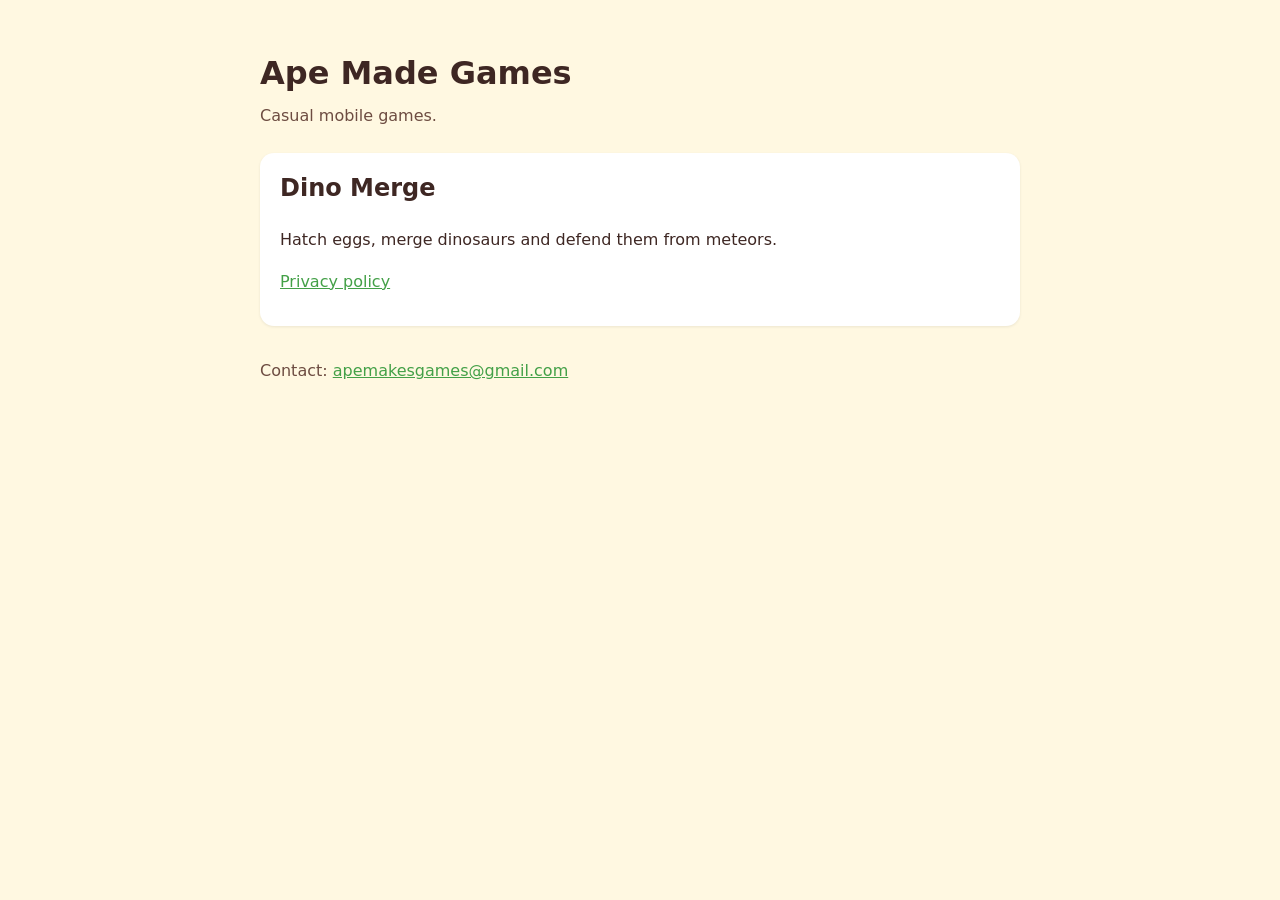
==== index.html @ 3a1825db "Ape Made Games site: Dino Merge privacy policy and app-ads.txt Co-Authored-By: Claude Opus 5.5 <nore" ====
<!doctype html>
<html lang="en">
<head>
<meta charset="utf-8">
<meta name="viewport" content="width=device-width, initial-scale=1">
<title>Ape Made Games</title>
<meta name="description" content="Ape Made Games – casual mobile games.">
<style>
  :root { --bg:#FFF8E1; --ink:#3E2723; --muted:#6D4C41; --accent:#43A047; --card:#ffffff; }
  @media (prefers-color-scheme: dark) { :root { --bg:#1d1714; --ink:#f3e9e2; --muted:#c9b4a8; --accent:#7bd17f; --card:#26201c; } }
  body { margin:0; background:var(--bg); color:var(--ink); font:16px/1.6 system-ui,-apple-system,"Segoe UI",Roboto,sans-serif; }
  main { max-width:760px; margin:0 auto; padding:48px 16px; }
  h1 { margin:0 0 4px; }
  .muted { color:var(--muted); margin-top:0; }
  .card { background:var(--card); border-radius:14px; padding:16px 20px; box-shadow:0 1px 3px rgba(0,0,0,.08); margin-top:24px; }
  a { color:var(--accent); }
</style>
</head>
<body>
<main>
  <h1>Ape Made Games</h1>
  <p class="muted">Casual mobile games.</p>
  <div class="card">
    <h2 style="margin-top:0">Dino Merge</h2>
    <p>Hatch eggs, merge dinosaurs and defend them from meteors.</p>
    <p><a href="dino-merge/privacy/">Privacy policy</a></p>
  </div>
  <p class="muted" style="margin-top:32px">Contact: <a href="mailto:apemakesgames@gmail.com">apemakesgames@gmail.com</a></p>
</main>
</body>
</html>
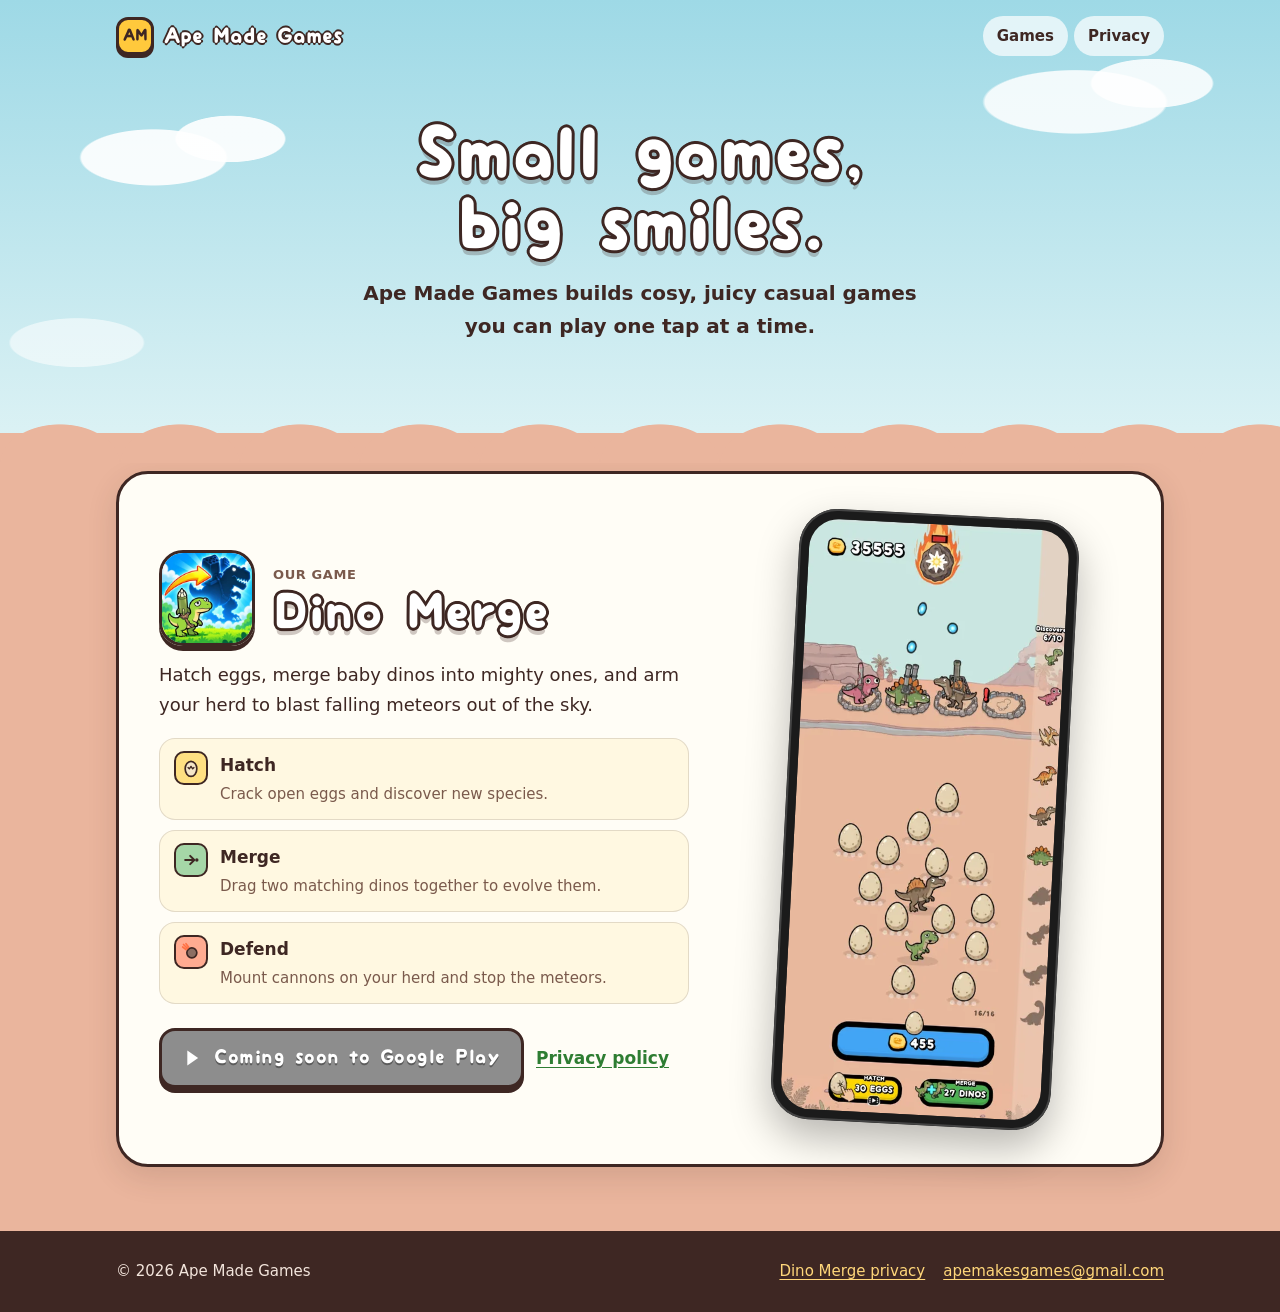
==== commit 7d0fe604: "Redesign site in Dino Merge style Sky-to-sand theme with the game's font, Dino Merge feature card wi" ====
--- a/index.html
+++ b/index.html
@@ -4,28 +4,93 @@
 <meta charset="utf-8">
 <meta name="viewport" content="width=device-width, initial-scale=1">
 <title>Ape Made Games</title>
-<meta name="description" content="Ape Made Games – casual mobile games.">
-<style>
-  :root { --bg:#FFF8E1; --ink:#3E2723; --muted:#6D4C41; --accent:#43A047; --card:#ffffff; }
-  @media (prefers-color-scheme: dark) { :root { --bg:#1d1714; --ink:#f3e9e2; --muted:#c9b4a8; --accent:#7bd17f; --card:#26201c; } }
-  body { margin:0; background:var(--bg); color:var(--ink); font:16px/1.6 system-ui,-apple-system,"Segoe UI",Roboto,sans-serif; }
-  main { max-width:760px; margin:0 auto; padding:48px 16px; }
-  h1 { margin:0 0 4px; }
-  .muted { color:var(--muted); margin-top:0; }
-  .card { background:var(--card); border-radius:14px; padding:16px 20px; box-shadow:0 1px 3px rgba(0,0,0,.08); margin-top:24px; }
-  a { color:var(--accent); }
-</style>
+<meta name="description" content="Ape Made Games makes cosy, juicy casual games. Play Dino Merge: hatch eggs, merge dinosaurs and defend them from meteors.">
+<meta property="og:title" content="Ape Made Games">
+<meta property="og:description" content="Cosy, juicy casual games. Meet Dino Merge.">
+<meta property="og:image" content="https://apemade.github.io/assets/dino-merge-icon.webp">
+<link rel="icon" href="assets/favicon.png">
+<link rel="apple-touch-icon" href="assets/apple-touch-icon.png">
+<link rel="stylesheet" href="assets/site.css">
 </head>
 <body>
-<main>
-  <h1>Ape Made Games</h1>
-  <p class="muted">Casual mobile games.</p>
-  <div class="card">
-    <h2 style="margin-top:0">Dino Merge</h2>
-    <p>Hatch eggs, merge dinosaurs and defend them from meteors.</p>
-    <p><a href="dino-merge/privacy/">Privacy policy</a></p>
+
+<header class="top">
+  <div class="wrap">
+    <a class="brand" href="./" aria-label="Ape Made Games home">
+      <span class="brand-mark" aria-hidden="true">AM</span>
+      <span class="brand-name">Ape Made Games</span>
+    </a>
+    <nav class="nav" aria-label="Main">
+      <a href="#games">Games</a>
+      <a href="dino-merge/privacy/">Privacy</a>
+    </nav>
   </div>
-  <p class="muted" style="margin-top:32px">Contact: <a href="mailto:apemakesgames@gmail.com">apemakesgames@gmail.com</a></p>
+</header>
+
+<section class="sky">
+  <div class="wrap hero">
+    <h1 class="display">Small games,<br>big smiles.</h1>
+    <p>Ape Made Games builds cosy, juicy casual games you can play one tap at a time.</p>
+  </div>
+</section>
+
+<main class="feature" id="games">
+  <div class="wrap">
+    <article class="game">
+      <div>
+        <div class="game-head">
+          <img class="game-icon" src="assets/dino-merge-icon.webp" width="96" height="96" alt="Dino Merge app icon">
+          <div>
+            <span class="tag">Our game</span>
+            <h2 class="display">Dino Merge</h2>
+          </div>
+        </div>
+        <p class="lede">Hatch eggs, merge baby dinos into mighty ones, and arm your herd to blast falling meteors out of the sky.</p>
+        <ul class="pills">
+          <li>
+            <span class="dot" style="background:#ffe082" aria-hidden="true">
+              <svg viewBox="0 0 24 24" width="20" height="20"><ellipse cx="12" cy="13" rx="7" ry="9" fill="#f5e6c8" stroke="#3e2723" stroke-width="2"/><path d="M8 11l2 2 2-3 2 3 2-2" fill="none" stroke="#3e2723" stroke-width="1.6" stroke-linejoin="round"/></svg>
+            </span>
+            <div><b>Hatch</b><span>Crack open eggs and discover new species.</span></div>
+          </li>
+          <li>
+            <span class="dot" style="background:#a5d6a7" aria-hidden="true">
+              <svg viewBox="0 0 24 24" width="20" height="20"><path d="M5 12h10M11 7l5 5-5 5" fill="none" stroke="#3e2723" stroke-width="2.4" stroke-linecap="round" stroke-linejoin="round"/><circle cx="19" cy="12" r="2" fill="#3e2723"/></svg>
+            </span>
+            <div><b>Merge</b><span>Drag two matching dinos together to evolve them.</span></div>
+          </li>
+          <li>
+            <span class="dot" style="background:#ffab91" aria-hidden="true">
+              <svg viewBox="0 0 24 24" width="20" height="20"><circle cx="13" cy="13" r="6" fill="#8d6e63" stroke="#3e2723" stroke-width="2"/><path d="M3 3l5 5M6 2l3 4M2 6l4 3" stroke="#ff7043" stroke-width="2" stroke-linecap="round"/></svg>
+            </span>
+            <div><b>Defend</b><span>Mount cannons on your herd and stop the meteors.</span></div>
+          </li>
+        </ul>
+        <div class="cta-row">
+          <span class="btn soon" aria-disabled="true">
+            <svg viewBox="0 0 24 24" width="20" height="20" aria-hidden="true"><path d="M4 3l13 9-13 9z" fill="#fff"/></svg>
+            Coming soon to Google Play
+          </span>
+          <a class="btn-link" href="dino-merge/privacy/">Privacy policy</a>
+        </div>
+      </div>
+      <div class="phone">
+        <img src="assets/dino-merge-screen.webp" width="420" height="916" loading="lazy"
+             alt="Dino Merge gameplay: dinosaurs with cannons in nests, eggs on the sand, a meteor falling from the sky">
+      </div>
+    </article>
+  </div>
 </main>
+
+<footer class="foot">
+  <div class="wrap">
+    <span>&copy; 2026 Ape Made Games</span>
+    <span class="links">
+      <a href="dino-merge/privacy/">Dino Merge privacy</a>
+      <a href="mailto:apemakesgames@gmail.com">apemakesgames@gmail.com</a>
+    </span>
+  </div>
+</footer>
+
 </body>
 </html>
--- a/assets/site.css
+++ b/assets/site.css
@@ -0,0 +1,213 @@
+@font-face {
+  font-family: "Waku";
+  src: url("mini-wakuwaku.woff2") format("woff2");
+  font-display: swap;
+}
+
+:root {
+  --sky-top: #9ed9e6;
+  --sky-bottom: #dff3f5;
+  --sand: #eab59d;
+  --sand-deep: #d99a7e;
+  --cream: #fff8e1;
+  --card: #fffdf6;
+  --ink: #3e2723;
+  --muted: #7a5a4c;
+  --line: rgba(62, 39, 35, .14);
+  --green: #43a047;
+  --green-deep: #2e7d32;
+  --yellow: #ffc93c;
+  --blue: #2f80ed;
+  --shadow: 0 10px 30px rgba(62, 39, 35, .14);
+  --radius: 22px;
+}
+@media (prefers-color-scheme: dark) {
+  :root {
+    --sky-top: #142235;
+    --sky-bottom: #26384f;
+    --sand: #5a3d31;
+    --sand-deep: #48302626;
+    --cream: #2b211d;
+    --card: #2f2521;
+    --ink: #f6ece6;
+    --muted: #cdb3a6;
+    --line: rgba(255, 255, 255, .12);
+    --green: #6cc070;
+    --green-deep: #4ea252;
+    --shadow: 0 10px 30px rgba(0, 0, 0, .35);
+  }
+}
+
+* { box-sizing: border-box; }
+html { scroll-behavior: smooth; }
+body {
+  margin: 0;
+  background: var(--sand);
+  color: var(--ink);
+  font: 17px/1.65 system-ui, -apple-system, "Segoe UI", Roboto, sans-serif;
+  -webkit-font-smoothing: antialiased;
+  min-height: 100vh; display: flex; flex-direction: column;
+}
+.foot { margin-top: auto; }
+a { color: var(--green-deep); text-underline-offset: 3px; }
+@media (prefers-color-scheme: dark) { a { color: var(--green); } }
+img { max-width: 100%; display: block; }
+
+.wrap { max-width: 1080px; margin: 0 auto; padding: 0 16px; }
+
+/* Display type in the game's font, with the game's chunky outline. */
+.display {
+  font-family: "Waku", system-ui, sans-serif;
+  font-weight: 400;
+  letter-spacing: .5px;
+  color: #fff;
+  -webkit-text-stroke: 0;
+  text-shadow:
+    0 3px 0 #3e2723, 2px 2px 0 #3e2723, -2px 2px 0 #3e2723,
+    2px -2px 0 #3e2723, -2px -2px 0 #3e2723, 3px 0 0 #3e2723, -3px 0 0 #3e2723, 0 -3px 0 #3e2723,
+    0 7px 0 rgba(62, 39, 35, .25);
+}
+
+/* ---------- Header ---------- */
+.top {
+  position: absolute; inset: 0 0 auto 0; z-index: 5;
+}
+.top .wrap { display: flex; align-items: center; justify-content: space-between; height: 72px; gap: 12px; }
+.brand { display: flex; align-items: center; gap: 10px; text-decoration: none; }
+.brand-mark {
+  width: 38px; height: 38px; border-radius: 12px; background: var(--yellow);
+  border: 3px solid #3e2723; display: grid; place-items: center;
+  font-family: "Waku", system-ui; font-size: 15px; color: #3e2723; box-shadow: 0 3px 0 #3e2723;
+}
+.brand-name { font-family: "Waku", system-ui; font-size: 20px; color: #fff; text-shadow: 0 2px 0 #3e2723, 2px 0 0 #3e2723, -2px 0 0 #3e2723, 0 -2px 0 #3e2723; }
+.nav { display: flex; gap: 6px; }
+.nav a {
+  text-decoration: none; color: #3e2723; font-weight: 700; font-size: 15px;
+  padding: 8px 14px; border-radius: 999px; background: rgba(255, 255, 255, .7);
+}
+.nav a:hover { background: #fff; }
+
+/* ---------- Sky hero ---------- */
+.sky {
+  position: relative; overflow: hidden;
+  background:
+    radial-gradient(120px 46px at 12% 34%, rgba(255,255,255,.9) 60%, transparent 62%),
+    radial-gradient(90px 38px at 18% 30%, rgba(255,255,255,.9) 60%, transparent 62%),
+    radial-gradient(150px 52px at 84% 22%, rgba(255,255,255,.85) 60%, transparent 62%),
+    radial-gradient(100px 40px at 90% 18%, rgba(255,255,255,.85) 60%, transparent 62%),
+    radial-gradient(110px 40px at 6% 74%, rgba(255,255,255,.55) 60%, transparent 62%),
+    linear-gradient(var(--sky-top), var(--sky-bottom));
+  padding: 120px 0 120px;
+}
+@media (prefers-color-scheme: dark) {
+  .sky {
+    background:
+      radial-gradient(2px 2px at 14% 22%, #fff 99%, transparent), radial-gradient(2px 2px at 32% 12%, #fff 99%, transparent),
+      radial-gradient(1.5px 1.5px at 58% 30%, #fff 99%, transparent), radial-gradient(2px 2px at 76% 16%, #fff 99%, transparent),
+      radial-gradient(1.5px 1.5px at 88% 40%, #fff 99%, transparent), radial-gradient(1.5px 1.5px at 46% 46%, #fff 99%, transparent),
+      linear-gradient(var(--sky-top), var(--sky-bottom));
+  }
+}
+.sky::after { /* wavy sand horizon */
+  content: ""; position: absolute; left: 0; right: 0; bottom: -1px; height: 64px;
+  background: var(--sand);
+  -webkit-mask: radial-gradient(60px 40px at 50% 100%, #000 98%, transparent) 0 0 / 120px 64px repeat-x;
+          mask: radial-gradient(60px 40px at 50% 100%, #000 98%, transparent) 0 0 / 120px 64px repeat-x;
+  box-shadow: 0 30px 0 var(--sand);
+}
+.sky::before { content: ""; position: absolute; left: 0; right: 0; bottom: 0; height: 30px; background: var(--sand); }
+.hero { position: relative; z-index: 2; text-align: center; }
+.hero h1 { font-size: clamp(38px, 7vw, 68px); line-height: 1.05; margin: 0 0 14px; }
+.hero p { font-size: clamp(17px, 2.4vw, 20px); color: #3e2723; max-width: 560px; margin: 0 auto; font-weight: 600; }
+@media (prefers-color-scheme: dark) { .hero p { color: #f6ece6; } }
+
+/* ---------- Game feature ---------- */
+.feature { padding: 8px 0 64px; }
+.game {
+  display: grid; grid-template-columns: 1.15fr .85fr; gap: 40px; align-items: center;
+  background: var(--card); border-radius: 32px; padding: 40px; box-shadow: var(--shadow);
+  border: 3px solid #3e2723;
+}
+.game-head { display: flex; align-items: center; gap: 18px; margin-bottom: 14px; }
+.game-icon { width: 96px; height: 96px; border-radius: 24px; border: 3px solid #3e2723; box-shadow: 0 5px 0 #3e2723; }
+.game h2 { font-size: clamp(32px, 5vw, 46px); margin: 0; line-height: 1.1; }
+.tag { display: inline-block; font-size: 13px; font-weight: 800; letter-spacing: .6px; text-transform: uppercase; color: var(--muted); }
+.game p.lede { font-size: 18px; margin: 6px 0 18px; }
+.pills { list-style: none; padding: 0; margin: 0 0 24px; display: grid; gap: 10px; }
+.pills li { display: flex; gap: 12px; align-items: flex-start; background: var(--cream); border-radius: 16px; padding: 12px 14px; border: 1px solid var(--line); }
+.pills .dot { flex: none; width: 34px; height: 34px; border-radius: 10px; display: grid; place-items: center; border: 2px solid #3e2723; }
+.pills b { display: block; }
+.pills span { color: var(--muted); font-size: 15px; }
+.cta-row { display: flex; flex-wrap: wrap; gap: 12px; align-items: center; }
+.btn {
+  display: inline-flex; align-items: center; gap: 10px; text-decoration: none;
+  font-family: "Waku", system-ui; font-size: 18px; color: #fff; letter-spacing: .5px;
+  padding: 12px 22px; border-radius: 16px; background: var(--green); border: 3px solid #3e2723;
+  box-shadow: 0 5px 0 #3e2723; text-shadow: 0 2px 0 rgba(0,0,0,.35);
+}
+.btn.soon { background: #8d8d8d; cursor: default; }
+.btn-link { font-weight: 700; }
+
+.phone {
+  justify-self: center; width: min(280px, 100%); aspect-ratio: 420 / 916;
+  border-radius: 38px; padding: 10px; background: #1b1b1b; box-shadow: 0 18px 40px rgba(0,0,0,.28), inset 0 0 0 2px #444;
+  transform: rotate(3deg);
+}
+.phone img { width: 100%; height: 100%; object-fit: cover; border-radius: 30px; }
+
+/* ---------- Content pages ---------- */
+.page-hero { padding: 112px 0 96px; }
+.page-hero h1 { font-size: clamp(34px, 6vw, 54px); margin: 0 0 6px; }
+.page-hero .sub { font-weight: 700; color: #3e2723; margin: 0 auto; }
+@media (prefers-color-scheme: dark) { .page-hero .sub { color: #f6ece6; } }
+
+.glance { display: grid; grid-template-columns: repeat(4, 1fr); gap: 14px; margin: -8px 0 28px; position: relative; z-index: 3; }
+.glance div {
+  background: var(--card); border: 3px solid #3e2723; border-radius: 20px; padding: 16px; box-shadow: 0 5px 0 #3e2723;
+}
+.glance svg { width: 34px; height: 34px; margin-bottom: 8px; }
+.glance b { display: block; font-size: 16px; line-height: 1.3; }
+.glance span { font-size: 14px; color: var(--muted); }
+
+.doc {
+  background: var(--card); border-radius: var(--radius); padding: 8px 40px 32px; box-shadow: var(--shadow);
+  margin-bottom: 56px; border: 1px solid var(--line);
+}
+.doc h2 {
+  font-size: 21px; margin: 34px 0 8px; padding-top: 4px; scroll-margin-top: 20px;
+  display: flex; align-items: center; gap: 10px;
+}
+.doc h2 .n {
+  flex: none; width: 30px; height: 30px; border-radius: 9px; display: grid; place-items: center;
+  background: var(--yellow); color: #3e2723; font-size: 15px; border: 2px solid #3e2723;
+}
+.doc ul { padding-left: 22px; }
+.doc li { margin: 4px 0; }
+.toc { display: flex; flex-wrap: wrap; gap: 8px; margin: 26px 0 6px; padding: 0; list-style: none; }
+.toc a { display: inline-block; text-decoration: none; font-size: 14px; font-weight: 700; color: var(--ink); background: var(--cream); border: 1px solid var(--line); padding: 6px 12px; border-radius: 999px; }
+.table { width: 100%; border-collapse: collapse; font-size: 15px; margin: 8px 0 12px; }
+.table th, .table td { text-align: left; padding: 10px 12px; border-bottom: 1px solid var(--line); vertical-align: top; }
+.table th { background: var(--cream); font-size: 13px; text-transform: uppercase; letter-spacing: .5px; color: var(--muted); }
+.note { background: var(--cream); border-left: 5px solid var(--green); border-radius: 12px; padding: 12px 16px; }
+code { font-size: .88em; background: var(--cream); padding: 2px 6px; border-radius: 6px; word-break: break-all; }
+
+/* ---------- Footer ---------- */
+.foot { background: #3e2723; color: #f3e5dc; padding: 28px 0; }
+.foot .wrap { display: flex; flex-wrap: wrap; gap: 10px 24px; align-items: center; justify-content: space-between; font-size: 15px; }
+.foot a { color: #ffd77a; }
+.foot .links { display: flex; gap: 18px; flex-wrap: wrap; }
+
+/* ---------- Small screens ---------- */
+@media (max-width: 820px) {
+  .game { grid-template-columns: 1fr; padding: 24px; gap: 28px; border-radius: 26px; }
+  .phone { width: min(240px, 80%); transform: none; }
+  .glance { grid-template-columns: 1fr 1fr; }
+  .doc { padding: 4px 20px 24px; }
+}
+@media (max-width: 520px) {
+  .brand-name { display: none; }
+  .game-icon { width: 72px; height: 72px; border-radius: 18px; }
+  .glance { grid-template-columns: 1fr; }
+  .table th:nth-child(2), .table td:nth-child(2) { min-width: 140px; }
+}
+@media (prefers-reduced-motion: reduce) { html { scroll-behavior: auto; } }
